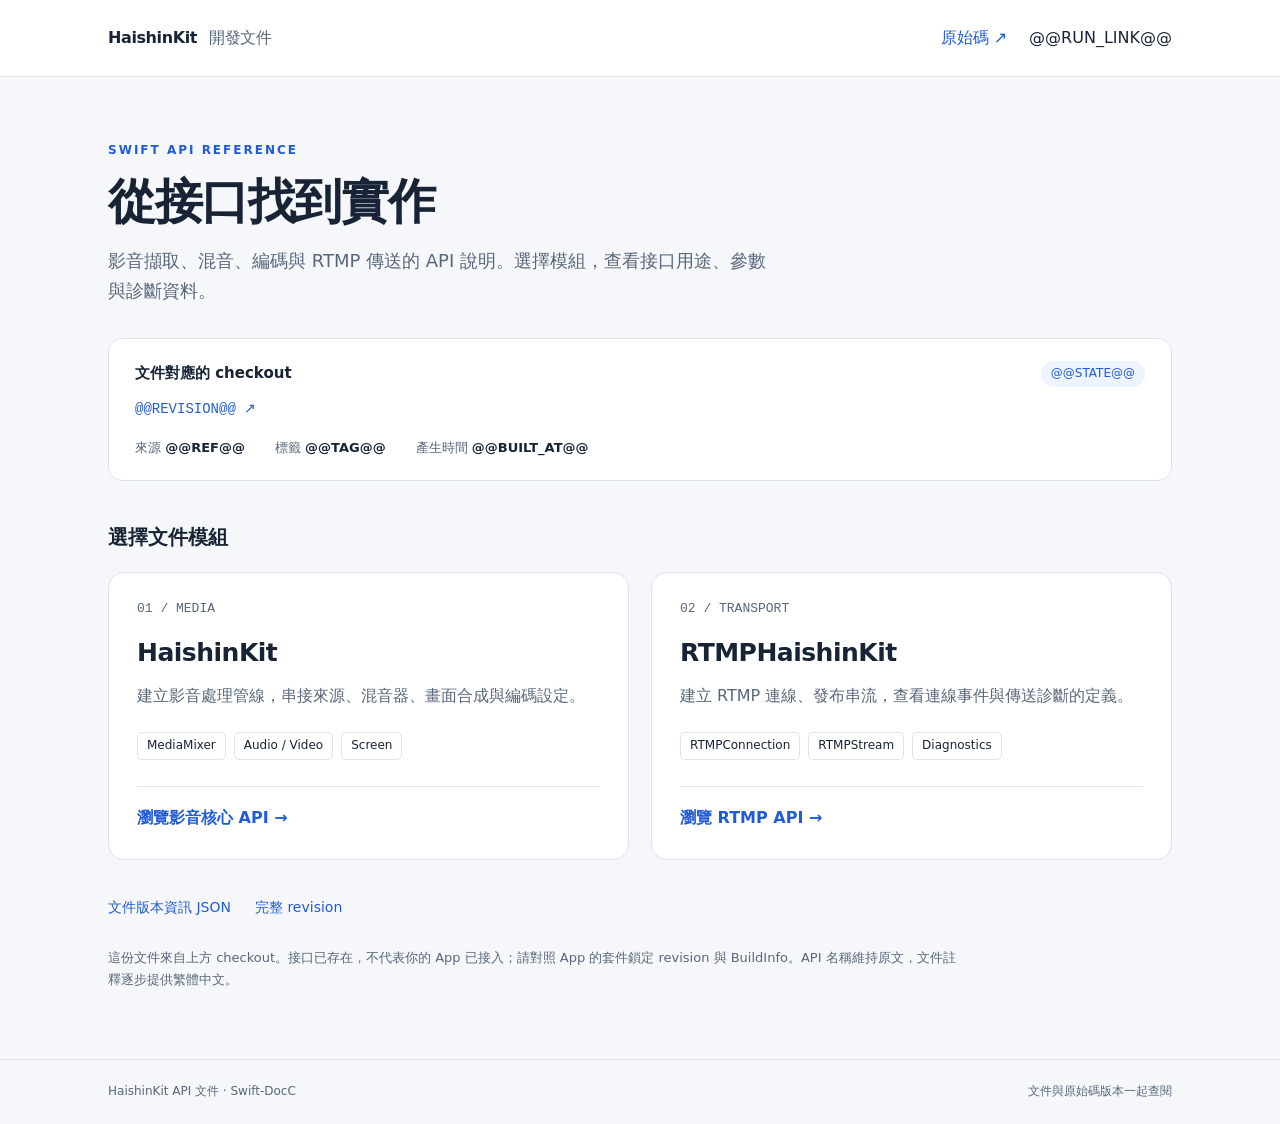
==== Scripts/docc_home.html @ a9d5d671 "改善 DocC 首頁版本資訊並補齊核心診斷中文文件" ====
<!doctype html>
<html lang="zh-Hant"><head><meta charset="utf-8"><meta name="viewport" content="width=device-width,initial-scale=1"><meta name="color-scheme" content="light dark"><title>HaishinKit API 文件</title>
<style>
:root{--bg:#f5f7fa;--surface:#fff;--ink:#182435;--muted:#58677b;--line:#dce3ec;--accent:#205bd8;--soft:#edf3ff}*{box-sizing:border-box}body{margin:0;background:var(--bg);color:var(--ink);font:16px/1.65 system-ui,-apple-system,"Segoe UI",sans-serif}a{color:var(--accent);text-decoration:none}a:hover{text-decoration:underline}a:focus-visible{outline:3px solid var(--accent);outline-offset:5px;border-radius:3px}.wrap{max-width:1120px;margin:auto;padding:0 28px}header{border-bottom:1px solid var(--line);background:var(--surface)}nav{display:flex;align-items:center;justify-content:space-between;gap:20px;min-height:76px}.brand{font-weight:750;letter-spacing:-.4px}.brand span{font-weight:400;color:var(--muted);margin-left:12px}.navlinks{display:flex;gap:22px}main{padding-top:64px!important;padding-bottom:56px!important}.eyebrow{font-size:12px;font-weight:750;letter-spacing:2px;color:var(--accent)}h1{font-size:clamp(32px,5vw,48px);line-height:1.2;letter-spacing:-1.4px;margin:12px 0 16px}.lead{max-width:660px;color:var(--muted);font-size:18px;margin:0 0 32px}.version{padding:22px 26px;border:1px solid var(--line);border-radius:14px;background:var(--surface);margin-bottom:40px}.version-top{display:flex;gap:12px;justify-content:space-between;align-items:center;flex-wrap:wrap}.badge{background:var(--soft);color:var(--accent);padding:3px 10px;border-radius:20px;font-size:12px}.version h2{font-size:15px;margin:0}.sha{display:block;font:14px/1.8 ui-monospace,Consolas,monospace;overflow-wrap:anywhere;margin:10px 0 15px}.meta{display:flex;gap:12px 30px;flex-wrap:wrap;font-size:13px;color:var(--muted)}.meta strong{color:var(--ink);font-weight:550}.section-title{font-size:20px;margin:0 0 18px}.cards{display:grid;grid-template-columns:1fr 1fr;gap:22px}.card{display:flex;flex-direction:column;padding:28px;background:var(--surface);border:1px solid var(--line);border-radius:16px}.number{font:13px ui-monospace,monospace;color:var(--muted)}.card h3{font-size:25px;letter-spacing:-.5px;margin:16px 0 10px}.card p{margin:0;color:var(--muted)}.tags{display:flex;gap:8px;flex-wrap:wrap;margin:22px 0 26px}.tags span{font-size:12px;padding:3px 9px;border:1px solid var(--line);border-radius:5px}.action{display:block;margin-top:auto;padding-top:18px;border-top:1px solid var(--line);font-weight:650}.quick{margin-top:36px;display:flex;flex-wrap:wrap;gap:10px 24px;font-size:14px}.note{margin-top:28px;color:var(--muted);font-size:13px;max-width:850px}footer{border-top:1px solid var(--line);padding:22px 0;color:var(--muted);font-size:12px}.footer-row{display:flex;justify-content:space-between;gap:20px;flex-wrap:wrap}@media(prefers-color-scheme:dark){:root{--bg:#101722;--surface:#182230;--ink:#e6edf7;--muted:#a6b5c9;--line:#304054;--accent:#8eb6ff;--soft:#243754}}@media(max-width:640px){.wrap{padding:0 20px}nav{align-items:flex-start;padding:20px 0;min-height:auto}.brand span{display:block;margin:0;font-size:12px}.navlinks{gap:14px;font-size:13px}main{padding-top:36px!important}.cards{grid-template-columns:1fr}.version{padding:18px}.card{padding:24px}.meta{display:grid;gap:8px}.lead{font-size:16px}}
</style></head><body>
<header><nav class="wrap" aria-label="主要導覽"><div class="brand">HaishinKit<span>開發文件</span></div><div class="navlinks"><a href="@@REPO_URL@@">原始碼 ↗</a>@@RUN_LINK@@</div></nav></header>
<main class="wrap"><div class="eyebrow">SWIFT API REFERENCE</div><h1>從接口找到實作</h1><p class="lead">影音擷取、混音、編碼與 RTMP 傳送的 API 說明。選擇模組，查看接口用途、參數與診斷資料。</p>
<section class="version" aria-labelledby="version-title"><div class="version-top"><h2 id="version-title">文件對應的 checkout</h2><span class="badge">@@STATE@@</span></div><a class="sha" href="@@COMMIT_URL@@">@@REVISION@@ ↗</a><div class="meta"><span>來源 <strong>@@REF@@</strong></span><span>標籤 <strong>@@TAG@@</strong></span><span>產生時間 <strong>@@BUILT_AT@@</strong></span></div></section>
<h2 class="section-title">選擇文件模組</h2><div class="cards">
<article class="card"><div class="number">01 / MEDIA</div><h3>HaishinKit</h3><p>建立影音處理管線，串接來源、混音器、畫面合成與編碼設定。</p><div class="tags"><span>MediaMixer</span><span>Audio / Video</span><span>Screen</span></div><a class="action" href="HaishinKit/documentation/haishinkit/">瀏覽影音核心 API →</a></article>
<article class="card"><div class="number">02 / TRANSPORT</div><h3>RTMPHaishinKit</h3><p>建立 RTMP 連線、發布串流，查看連線事件與傳送診斷的定義。</p><div class="tags"><span>RTMPConnection</span><span>RTMPStream</span><span>Diagnostics</span></div><a class="action" href="RTMPHaishinKit/documentation/rtmphaishinkit/">瀏覽 RTMP API →</a></article>
</div><div class="quick"><a href="build-info.json">文件版本資訊 JSON</a><a href="revision.txt">完整 revision</a></div><p class="note">這份文件來自上方 checkout。接口已存在，不代表你的 App 已接入；請對照 App 的套件鎖定 revision 與 BuildInfo。API 名稱維持原文，文件註釋逐步提供繁體中文。</p>
</main><footer><div class="wrap footer-row"><span>HaishinKit API 文件 · Swift-DocC</span><span>文件與原始碼版本一起查閱</span></div></footer></body></html>
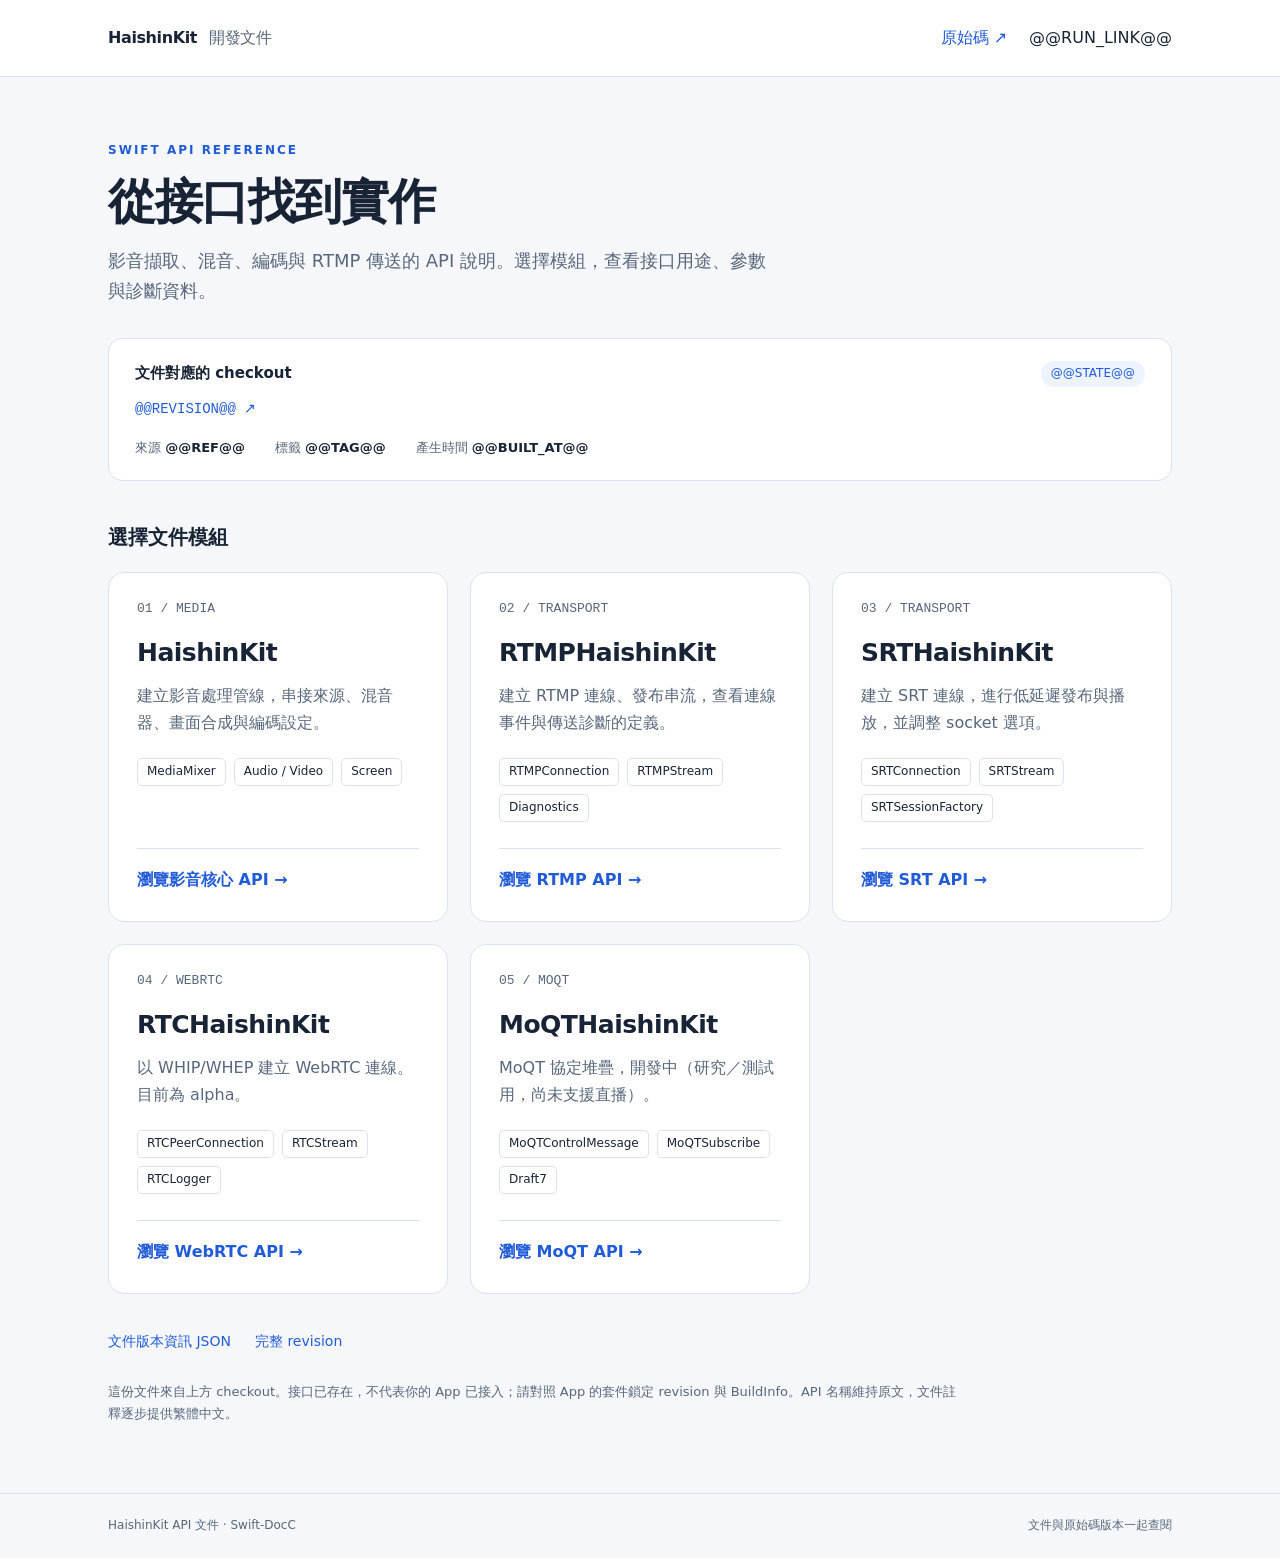
==== commit a1ddb771: "DocC：納入全部 5 個模組；5 個 index.md 中文化 - docc.yml：build loop 與觸發 paths 加入 SRTHaishinKit / RTCHaishinKit / " ====
--- a/Scripts/docc_home.html
+++ b/Scripts/docc_home.html
@@ -1,7 +1,7 @@
 <!doctype html>
 <html lang="zh-Hant"><head><meta charset="utf-8"><meta name="viewport" content="width=device-width,initial-scale=1"><meta name="color-scheme" content="light dark"><title>HaishinKit API 文件</title>
 <style>
-:root{--bg:#f5f7fa;--surface:#fff;--ink:#182435;--muted:#58677b;--line:#dce3ec;--accent:#205bd8;--soft:#edf3ff}*{box-sizing:border-box}body{margin:0;background:var(--bg);color:var(--ink);font:16px/1.65 system-ui,-apple-system,"Segoe UI",sans-serif}a{color:var(--accent);text-decoration:none}a:hover{text-decoration:underline}a:focus-visible{outline:3px solid var(--accent);outline-offset:5px;border-radius:3px}.wrap{max-width:1120px;margin:auto;padding:0 28px}header{border-bottom:1px solid var(--line);background:var(--surface)}nav{display:flex;align-items:center;justify-content:space-between;gap:20px;min-height:76px}.brand{font-weight:750;letter-spacing:-.4px}.brand span{font-weight:400;color:var(--muted);margin-left:12px}.navlinks{display:flex;gap:22px}main{padding-top:64px!important;padding-bottom:56px!important}.eyebrow{font-size:12px;font-weight:750;letter-spacing:2px;color:var(--accent)}h1{font-size:clamp(32px,5vw,48px);line-height:1.2;letter-spacing:-1.4px;margin:12px 0 16px}.lead{max-width:660px;color:var(--muted);font-size:18px;margin:0 0 32px}.version{padding:22px 26px;border:1px solid var(--line);border-radius:14px;background:var(--surface);margin-bottom:40px}.version-top{display:flex;gap:12px;justify-content:space-between;align-items:center;flex-wrap:wrap}.badge{background:var(--soft);color:var(--accent);padding:3px 10px;border-radius:20px;font-size:12px}.version h2{font-size:15px;margin:0}.sha{display:block;font:14px/1.8 ui-monospace,Consolas,monospace;overflow-wrap:anywhere;margin:10px 0 15px}.meta{display:flex;gap:12px 30px;flex-wrap:wrap;font-size:13px;color:var(--muted)}.meta strong{color:var(--ink);font-weight:550}.section-title{font-size:20px;margin:0 0 18px}.cards{display:grid;grid-template-columns:1fr 1fr;gap:22px}.card{display:flex;flex-direction:column;padding:28px;background:var(--surface);border:1px solid var(--line);border-radius:16px}.number{font:13px ui-monospace,monospace;color:var(--muted)}.card h3{font-size:25px;letter-spacing:-.5px;margin:16px 0 10px}.card p{margin:0;color:var(--muted)}.tags{display:flex;gap:8px;flex-wrap:wrap;margin:22px 0 26px}.tags span{font-size:12px;padding:3px 9px;border:1px solid var(--line);border-radius:5px}.action{display:block;margin-top:auto;padding-top:18px;border-top:1px solid var(--line);font-weight:650}.quick{margin-top:36px;display:flex;flex-wrap:wrap;gap:10px 24px;font-size:14px}.note{margin-top:28px;color:var(--muted);font-size:13px;max-width:850px}footer{border-top:1px solid var(--line);padding:22px 0;color:var(--muted);font-size:12px}.footer-row{display:flex;justify-content:space-between;gap:20px;flex-wrap:wrap}@media(prefers-color-scheme:dark){:root{--bg:#101722;--surface:#182230;--ink:#e6edf7;--muted:#a6b5c9;--line:#304054;--accent:#8eb6ff;--soft:#243754}}@media(max-width:640px){.wrap{padding:0 20px}nav{align-items:flex-start;padding:20px 0;min-height:auto}.brand span{display:block;margin:0;font-size:12px}.navlinks{gap:14px;font-size:13px}main{padding-top:36px!important}.cards{grid-template-columns:1fr}.version{padding:18px}.card{padding:24px}.meta{display:grid;gap:8px}.lead{font-size:16px}}
+:root{--bg:#f5f7fa;--surface:#fff;--ink:#182435;--muted:#58677b;--line:#dce3ec;--accent:#205bd8;--soft:#edf3ff}*{box-sizing:border-box}body{margin:0;background:var(--bg);color:var(--ink);font:16px/1.65 system-ui,-apple-system,"Segoe UI",sans-serif}a{color:var(--accent);text-decoration:none}a:hover{text-decoration:underline}a:focus-visible{outline:3px solid var(--accent);outline-offset:5px;border-radius:3px}.wrap{max-width:1120px;margin:auto;padding:0 28px}header{border-bottom:1px solid var(--line);background:var(--surface)}nav{display:flex;align-items:center;justify-content:space-between;gap:20px;min-height:76px}.brand{font-weight:750;letter-spacing:-.4px}.brand span{font-weight:400;color:var(--muted);margin-left:12px}.navlinks{display:flex;gap:22px}main{padding-top:64px!important;padding-bottom:56px!important}.eyebrow{font-size:12px;font-weight:750;letter-spacing:2px;color:var(--accent)}h1{font-size:clamp(32px,5vw,48px);line-height:1.2;letter-spacing:-1.4px;margin:12px 0 16px}.lead{max-width:660px;color:var(--muted);font-size:18px;margin:0 0 32px}.version{padding:22px 26px;border:1px solid var(--line);border-radius:14px;background:var(--surface);margin-bottom:40px}.version-top{display:flex;gap:12px;justify-content:space-between;align-items:center;flex-wrap:wrap}.badge{background:var(--soft);color:var(--accent);padding:3px 10px;border-radius:20px;font-size:12px}.version h2{font-size:15px;margin:0}.sha{display:block;font:14px/1.8 ui-monospace,Consolas,monospace;overflow-wrap:anywhere;margin:10px 0 15px}.meta{display:flex;gap:12px 30px;flex-wrap:wrap;font-size:13px;color:var(--muted)}.meta strong{color:var(--ink);font-weight:550}.section-title{font-size:20px;margin:0 0 18px}.cards{display:grid;grid-template-columns:repeat(auto-fit,minmax(300px,1fr));gap:22px}.card{display:flex;flex-direction:column;padding:28px;background:var(--surface);border:1px solid var(--line);border-radius:16px}.number{font:13px ui-monospace,monospace;color:var(--muted)}.card h3{font-size:25px;letter-spacing:-.5px;margin:16px 0 10px}.card p{margin:0;color:var(--muted)}.tags{display:flex;gap:8px;flex-wrap:wrap;margin:22px 0 26px}.tags span{font-size:12px;padding:3px 9px;border:1px solid var(--line);border-radius:5px}.action{display:block;margin-top:auto;padding-top:18px;border-top:1px solid var(--line);font-weight:650}.quick{margin-top:36px;display:flex;flex-wrap:wrap;gap:10px 24px;font-size:14px}.note{margin-top:28px;color:var(--muted);font-size:13px;max-width:850px}footer{border-top:1px solid var(--line);padding:22px 0;color:var(--muted);font-size:12px}.footer-row{display:flex;justify-content:space-between;gap:20px;flex-wrap:wrap}@media(prefers-color-scheme:dark){:root{--bg:#101722;--surface:#182230;--ink:#e6edf7;--muted:#a6b5c9;--line:#304054;--accent:#8eb6ff;--soft:#243754}}@media(max-width:640px){.wrap{padding:0 20px}nav{align-items:flex-start;padding:20px 0;min-height:auto}.brand span{display:block;margin:0;font-size:12px}.navlinks{gap:14px;font-size:13px}main{padding-top:36px!important}.cards{grid-template-columns:1fr}.version{padding:18px}.card{padding:24px}.meta{display:grid;gap:8px}.lead{font-size:16px}}
 </style></head><body>
 <header><nav class="wrap" aria-label="主要導覽"><div class="brand">HaishinKit<span>開發文件</span></div><div class="navlinks"><a href="@@REPO_URL@@">原始碼 ↗</a>@@RUN_LINK@@</div></nav></header>
 <main class="wrap"><div class="eyebrow">SWIFT API REFERENCE</div><h1>從接口找到實作</h1><p class="lead">影音擷取、混音、編碼與 RTMP 傳送的 API 說明。選擇模組，查看接口用途、參數與診斷資料。</p>
@@ -9,5 +9,8 @@
 <h2 class="section-title">選擇文件模組</h2><div class="cards">
 <article class="card"><div class="number">01 / MEDIA</div><h3>HaishinKit</h3><p>建立影音處理管線，串接來源、混音器、畫面合成與編碼設定。</p><div class="tags"><span>MediaMixer</span><span>Audio / Video</span><span>Screen</span></div><a class="action" href="HaishinKit/documentation/haishinkit/">瀏覽影音核心 API →</a></article>
 <article class="card"><div class="number">02 / TRANSPORT</div><h3>RTMPHaishinKit</h3><p>建立 RTMP 連線、發布串流，查看連線事件與傳送診斷的定義。</p><div class="tags"><span>RTMPConnection</span><span>RTMPStream</span><span>Diagnostics</span></div><a class="action" href="RTMPHaishinKit/documentation/rtmphaishinkit/">瀏覽 RTMP API →</a></article>
+<article class="card"><div class="number">03 / TRANSPORT</div><h3>SRTHaishinKit</h3><p>建立 SRT 連線，進行低延遲發布與播放，並調整 socket 選項。</p><div class="tags"><span>SRTConnection</span><span>SRTStream</span><span>SRTSessionFactory</span></div><a class="action" href="SRTHaishinKit/documentation/srthaishinkit/">瀏覽 SRT API →</a></article>
+<article class="card"><div class="number">04 / WEBRTC</div><h3>RTCHaishinKit</h3><p>以 WHIP/WHEP 建立 WebRTC 連線。目前為 alpha。</p><div class="tags"><span>RTCPeerConnection</span><span>RTCStream</span><span>RTCLogger</span></div><a class="action" href="RTCHaishinKit/documentation/rtchaishinkit/">瀏覽 WebRTC API →</a></article>
+<article class="card"><div class="number">05 / MOQT</div><h3>MoQTHaishinKit</h3><p>MoQT 協定堆疊，開發中（研究／測試用，尚未支援直播）。</p><div class="tags"><span>MoQTControlMessage</span><span>MoQTSubscribe</span><span>Draft7</span></div><a class="action" href="MoQTHaishinKit/documentation/moqthaishinkit/">瀏覽 MoQT API →</a></article>
 </div><div class="quick"><a href="build-info.json">文件版本資訊 JSON</a><a href="revision.txt">完整 revision</a></div><p class="note">這份文件來自上方 checkout。接口已存在，不代表你的 App 已接入；請對照 App 的套件鎖定 revision 與 BuildInfo。API 名稱維持原文，文件註釋逐步提供繁體中文。</p>
 </main><footer><div class="wrap footer-row"><span>HaishinKit API 文件 · Swift-DocC</span><span>文件與原始碼版本一起查閱</span></div></footer></body></html>
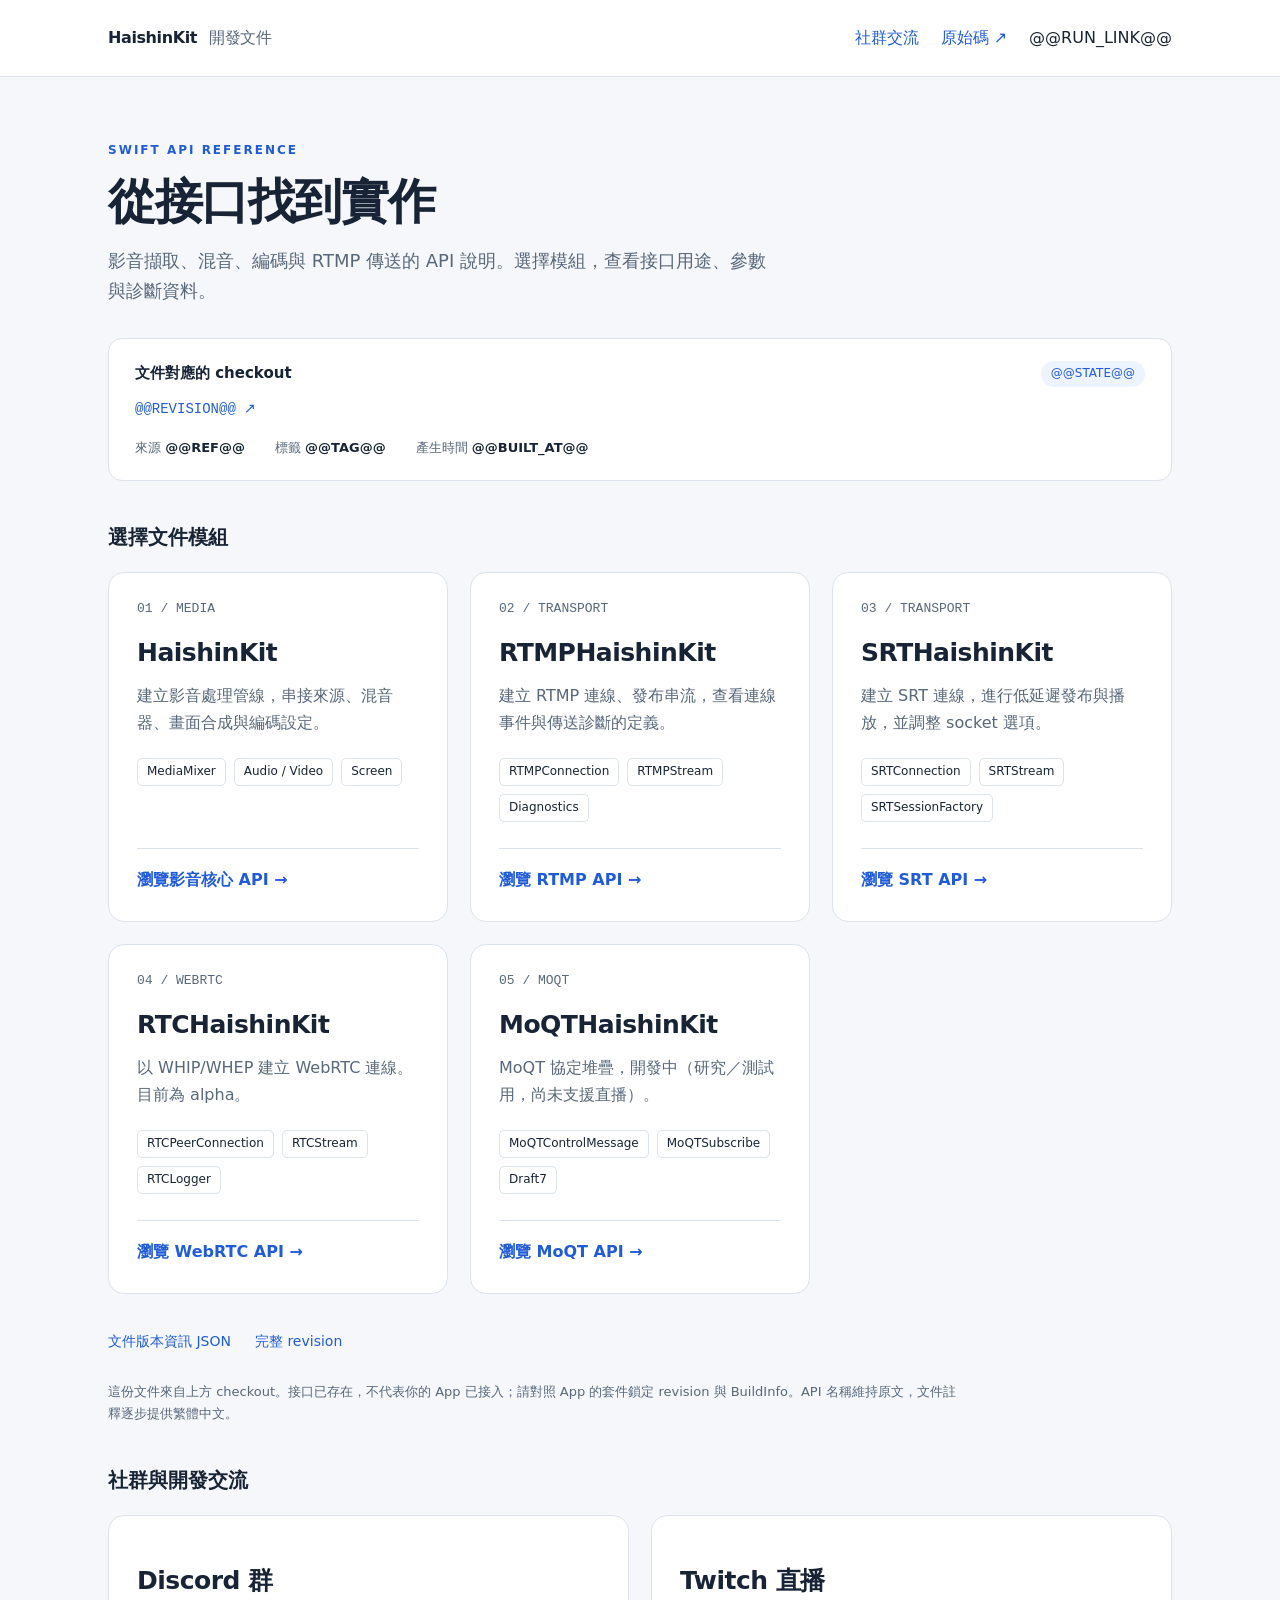
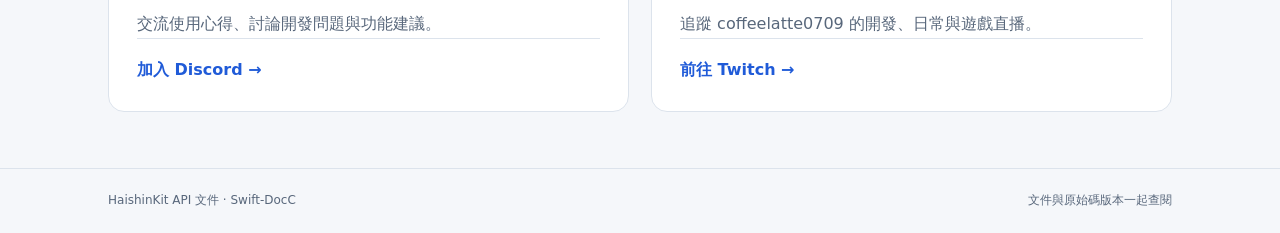
==== commit 67903784: "文件首頁加入社群與直播入口" ====
--- a/Scripts/docc_home.html
+++ b/Scripts/docc_home.html
@@ -1,9 +1,9 @@
 <!doctype html>
 <html lang="zh-Hant"><head><meta charset="utf-8"><meta name="viewport" content="width=device-width,initial-scale=1"><meta name="color-scheme" content="light dark"><title>HaishinKit API 文件</title>
 <style>
-:root{--bg:#f5f7fa;--surface:#fff;--ink:#182435;--muted:#58677b;--line:#dce3ec;--accent:#205bd8;--soft:#edf3ff}*{box-sizing:border-box}body{margin:0;background:var(--bg);color:var(--ink);font:16px/1.65 system-ui,-apple-system,"Segoe UI",sans-serif}a{color:var(--accent);text-decoration:none}a:hover{text-decoration:underline}a:focus-visible{outline:3px solid var(--accent);outline-offset:5px;border-radius:3px}.wrap{max-width:1120px;margin:auto;padding:0 28px}header{border-bottom:1px solid var(--line);background:var(--surface)}nav{display:flex;align-items:center;justify-content:space-between;gap:20px;min-height:76px}.brand{font-weight:750;letter-spacing:-.4px}.brand span{font-weight:400;color:var(--muted);margin-left:12px}.navlinks{display:flex;gap:22px}main{padding-top:64px!important;padding-bottom:56px!important}.eyebrow{font-size:12px;font-weight:750;letter-spacing:2px;color:var(--accent)}h1{font-size:clamp(32px,5vw,48px);line-height:1.2;letter-spacing:-1.4px;margin:12px 0 16px}.lead{max-width:660px;color:var(--muted);font-size:18px;margin:0 0 32px}.version{padding:22px 26px;border:1px solid var(--line);border-radius:14px;background:var(--surface);margin-bottom:40px}.version-top{display:flex;gap:12px;justify-content:space-between;align-items:center;flex-wrap:wrap}.badge{background:var(--soft);color:var(--accent);padding:3px 10px;border-radius:20px;font-size:12px}.version h2{font-size:15px;margin:0}.sha{display:block;font:14px/1.8 ui-monospace,Consolas,monospace;overflow-wrap:anywhere;margin:10px 0 15px}.meta{display:flex;gap:12px 30px;flex-wrap:wrap;font-size:13px;color:var(--muted)}.meta strong{color:var(--ink);font-weight:550}.section-title{font-size:20px;margin:0 0 18px}.cards{display:grid;grid-template-columns:repeat(auto-fit,minmax(300px,1fr));gap:22px}.card{display:flex;flex-direction:column;padding:28px;background:var(--surface);border:1px solid var(--line);border-radius:16px}.number{font:13px ui-monospace,monospace;color:var(--muted)}.card h3{font-size:25px;letter-spacing:-.5px;margin:16px 0 10px}.card p{margin:0;color:var(--muted)}.tags{display:flex;gap:8px;flex-wrap:wrap;margin:22px 0 26px}.tags span{font-size:12px;padding:3px 9px;border:1px solid var(--line);border-radius:5px}.action{display:block;margin-top:auto;padding-top:18px;border-top:1px solid var(--line);font-weight:650}.quick{margin-top:36px;display:flex;flex-wrap:wrap;gap:10px 24px;font-size:14px}.note{margin-top:28px;color:var(--muted);font-size:13px;max-width:850px}footer{border-top:1px solid var(--line);padding:22px 0;color:var(--muted);font-size:12px}.footer-row{display:flex;justify-content:space-between;gap:20px;flex-wrap:wrap}@media(prefers-color-scheme:dark){:root{--bg:#101722;--surface:#182230;--ink:#e6edf7;--muted:#a6b5c9;--line:#304054;--accent:#8eb6ff;--soft:#243754}}@media(max-width:640px){.wrap{padding:0 20px}nav{align-items:flex-start;padding:20px 0;min-height:auto}.brand span{display:block;margin:0;font-size:12px}.navlinks{gap:14px;font-size:13px}main{padding-top:36px!important}.cards{grid-template-columns:1fr}.version{padding:18px}.card{padding:24px}.meta{display:grid;gap:8px}.lead{font-size:16px}}
+:root{--bg:#f5f7fa;--surface:#fff;--ink:#182435;--muted:#58677b;--line:#dce3ec;--accent:#205bd8;--soft:#edf3ff}*{box-sizing:border-box}body{margin:0;background:var(--bg);color:var(--ink);font:16px/1.65 system-ui,-apple-system,"Segoe UI",sans-serif}a{color:var(--accent);text-decoration:none}a:hover{text-decoration:underline}a:focus-visible{outline:3px solid var(--accent);outline-offset:5px;border-radius:3px}.wrap{max-width:1120px;margin:auto;padding:0 28px}header{border-bottom:1px solid var(--line);background:var(--surface)}nav{display:flex;align-items:center;justify-content:space-between;gap:20px;min-height:76px}.brand{font-weight:750;letter-spacing:-.4px}.brand span{font-weight:400;color:var(--muted);margin-left:12px}.navlinks{display:flex;gap:22px;flex-wrap:wrap}.community{margin-top:40px}.card h3{overflow-wrap:anywhere}main{padding-top:64px!important;padding-bottom:56px!important}.eyebrow{font-size:12px;font-weight:750;letter-spacing:2px;color:var(--accent)}h1{font-size:clamp(32px,5vw,48px);line-height:1.2;letter-spacing:-1.4px;margin:12px 0 16px}.lead{max-width:660px;color:var(--muted);font-size:18px;margin:0 0 32px}.version{padding:22px 26px;border:1px solid var(--line);border-radius:14px;background:var(--surface);margin-bottom:40px}.version-top{display:flex;gap:12px;justify-content:space-between;align-items:center;flex-wrap:wrap}.badge{background:var(--soft);color:var(--accent);padding:3px 10px;border-radius:20px;font-size:12px}.version h2{font-size:15px;margin:0}.sha{display:block;font:14px/1.8 ui-monospace,Consolas,monospace;overflow-wrap:anywhere;margin:10px 0 15px}.meta{display:flex;gap:12px 30px;flex-wrap:wrap;font-size:13px;color:var(--muted)}.meta strong{color:var(--ink);font-weight:550}.section-title{font-size:20px;margin:0 0 18px}.cards{display:grid;grid-template-columns:repeat(auto-fit,minmax(300px,1fr));gap:22px}.card{display:flex;flex-direction:column;padding:28px;background:var(--surface);border:1px solid var(--line);border-radius:16px}.number{font:13px ui-monospace,monospace;color:var(--muted)}.card h3{font-size:25px;letter-spacing:-.5px;margin:16px 0 10px}.card p{margin:0;color:var(--muted)}.tags{display:flex;gap:8px;flex-wrap:wrap;margin:22px 0 26px}.tags span{font-size:12px;padding:3px 9px;border:1px solid var(--line);border-radius:5px}.action{display:block;margin-top:auto;padding-top:18px;border-top:1px solid var(--line);font-weight:650}.quick{margin-top:36px;display:flex;flex-wrap:wrap;gap:10px 24px;font-size:14px}.note{margin-top:28px;color:var(--muted);font-size:13px;max-width:850px}footer{border-top:1px solid var(--line);padding:22px 0;color:var(--muted);font-size:12px}.footer-row{display:flex;justify-content:space-between;gap:20px;flex-wrap:wrap}@media(prefers-color-scheme:dark){:root{--bg:#101722;--surface:#182230;--ink:#e6edf7;--muted:#a6b5c9;--line:#304054;--accent:#8eb6ff;--soft:#243754}}@media(max-width:640px){.wrap{padding:0 20px}nav{align-items:flex-start;padding:20px 0;min-height:auto}.brand span{display:block;margin:0;font-size:12px}.navlinks{gap:14px;font-size:13px}main{padding-top:36px!important}.cards{grid-template-columns:1fr}.version{padding:18px}.card{padding:24px}.meta{display:grid;gap:8px}.lead{font-size:16px}}
 </style></head><body>
-<header><nav class="wrap" aria-label="主要導覽"><div class="brand">HaishinKit<span>開發文件</span></div><div class="navlinks"><a href="@@REPO_URL@@">原始碼 ↗</a>@@RUN_LINK@@</div></nav></header>
+<header><nav class="wrap" aria-label="主要導覽"><div class="brand">HaishinKit<span>開發文件</span></div><div class="navlinks"><a href="#community">社群交流</a><a href="@@REPO_URL@@">原始碼 ↗</a>@@RUN_LINK@@</div></nav></header>
 <main class="wrap"><div class="eyebrow">SWIFT API REFERENCE</div><h1>從接口找到實作</h1><p class="lead">影音擷取、混音、編碼與 RTMP 傳送的 API 說明。選擇模組，查看接口用途、參數與診斷資料。</p>
 <section class="version" aria-labelledby="version-title"><div class="version-top"><h2 id="version-title">文件對應的 checkout</h2><span class="badge">@@STATE@@</span></div><a class="sha" href="@@COMMIT_URL@@">@@REVISION@@ ↗</a><div class="meta"><span>來源 <strong>@@REF@@</strong></span><span>標籤 <strong>@@TAG@@</strong></span><span>產生時間 <strong>@@BUILT_AT@@</strong></span></div></section>
 <h2 class="section-title">選擇文件模組</h2><div class="cards">
@@ -13,4 +13,8 @@
 <article class="card"><div class="number">04 / WEBRTC</div><h3>RTCHaishinKit</h3><p>以 WHIP/WHEP 建立 WebRTC 連線。目前為 alpha。</p><div class="tags"><span>RTCPeerConnection</span><span>RTCStream</span><span>RTCLogger</span></div><a class="action" href="RTCHaishinKit/documentation/rtchaishinkit/">瀏覽 WebRTC API →</a></article>
 <article class="card"><div class="number">05 / MOQT</div><h3>MoQTHaishinKit</h3><p>MoQT 協定堆疊，開發中（研究／測試用，尚未支援直播）。</p><div class="tags"><span>MoQTControlMessage</span><span>MoQTSubscribe</span><span>Draft7</span></div><a class="action" href="MoQTHaishinKit/documentation/moqthaishinkit/">瀏覽 MoQT API →</a></article>
 </div><div class="quick"><a href="build-info.json">文件版本資訊 JSON</a><a href="revision.txt">完整 revision</a></div><p class="note">這份文件來自上方 checkout。接口已存在，不代表你的 App 已接入；請對照 App 的套件鎖定 revision 與 BuildInfo。API 名稱維持原文，文件註釋逐步提供繁體中文。</p>
+<section class="community" id="community" aria-labelledby="community-title"><h2 class="section-title" id="community-title">社群與開發交流</h2><div class="cards">
+<article class="card"><h3>Discord 群</h3><p>交流使用心得、討論開發問題與功能建議。</p><a class="action" href="https://discord.com/invite/jud4UE6wuq">加入 Discord →</a></article>
+<article class="card"><h3>Twitch 直播</h3><p>追蹤 coffeelatte0709 的開發、日常與遊戲直播。</p><a class="action" href="https://www.twitch.tv/coffeelatte0709">前往 Twitch →</a></article>
+</div></section>
 </main><footer><div class="wrap footer-row"><span>HaishinKit API 文件 · Swift-DocC</span><span>文件與原始碼版本一起查閱</span></div></footer></body></html>
